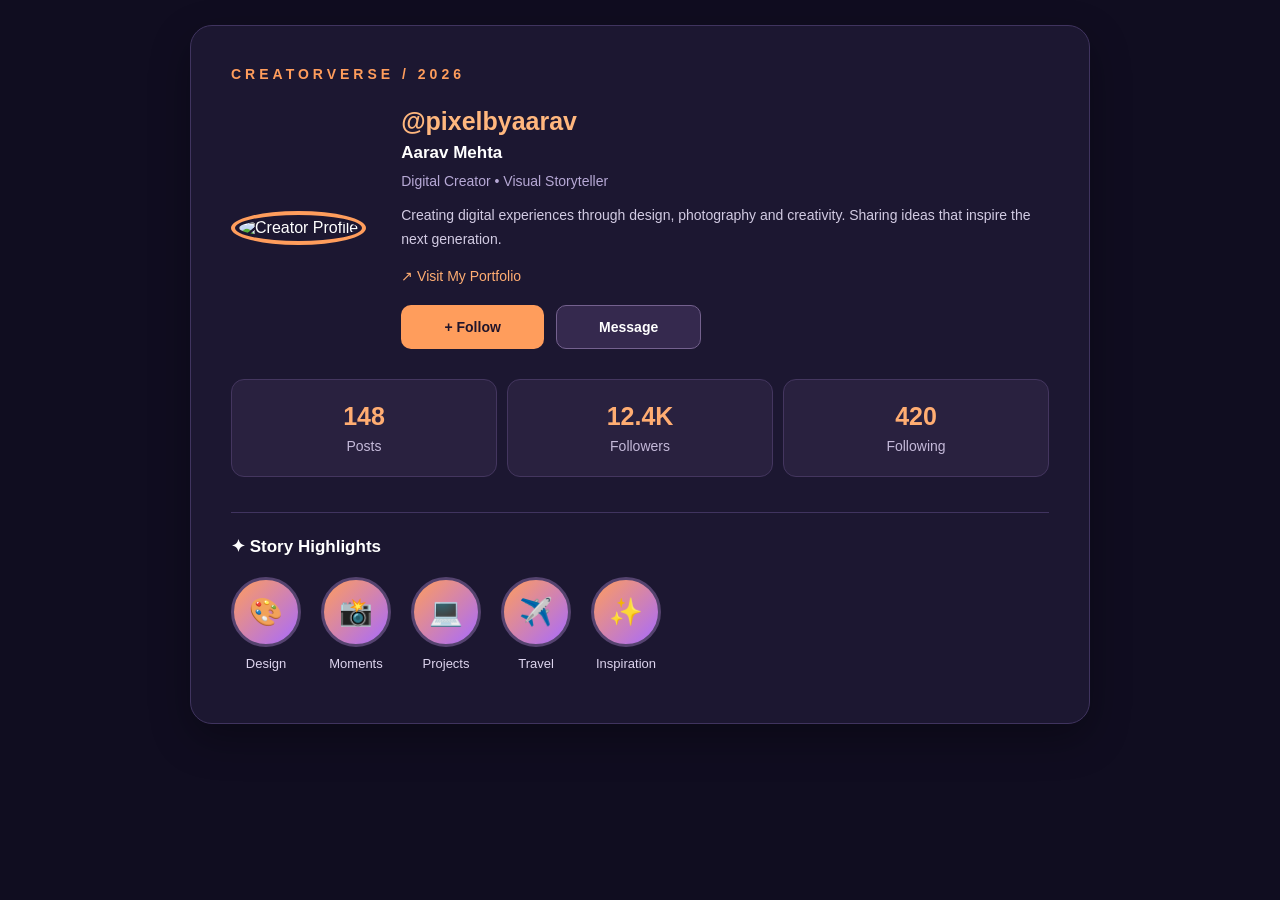
==== Task-4-CreatorVerse/task4.html @ 5de9ca35 "Add CreatorVerse HTML CSS and JavaScript files." ====
<!DOCTYPE html>
<html lang="en">
<head>
    <meta charset="UTF-8">
    <meta name="viewport" content="width=device-width, initial-scale=1.0">
    <title>CREATORVERSE - Creator Profile</title>
    <link rel="stylesheet" href="style.css">
</head>
<body>
    <main class="component-container">
        <div class="brand">CREATORVERSE / 2026</div>

        <section class="profile-header">
            <div class="avatar-section">
                <img
                    src="https://images.unsplash.com/photo-1500648767791-00dcc994a43e?w=400"
                    alt="Creator Profile"
                    class="avatar">
            </div>

            <div class="profile-details">
                <h2 class="username">@pixelbyaarav</h2>
                <h3 class="creator-name">Aarav Mehta</h3>
                <p class="role">Digital Creator • Visual Storyteller</p>
                <p class="bio">
                    Creating digital experiences through design,
                    photography and creativity. Sharing ideas
                    that inspire the next generation.
                </p>
                <a href="https://example.com" class="portfolio" target="_blank">
                    ↗ Visit My Portfolio
                </a>

                <div class="profile-actions">
                    <button class="follow-btn" id="followBtn">+ Follow</button>
                    <button class="message-btn" id="messageBtn">Message</button>
                </div>
            </div>
        </section>

        <section class="stats">
            <div class="stat">
                <h3>148</h3>
                <p>Posts</p>
            </div>
            <div class="stat">
                <h3>12.4K</h3>
                <p>Followers</p>
            </div>
            <div class="stat">
                <h3>420</h3>
                <p>Following</p>
            </div>
        </section>

        <section class="highlights-section">
            <h3>✦ Story Highlights</h3>
            <div class="highlights">
                <div class="highlight">
                    <div class="highlight-circle">🎨</div>
                    <span>Design</span>
                </div>
                <div class="highlight">
                    <div class="highlight-circle">📸</div>
                    <span>Moments</span>
                </div>
                <div class="highlight">
                    <div class="highlight-circle">💻</div>
                    <span>Projects</span>
                </div>
                <div class="highlight">
                    <div class="highlight-circle">✈️</div>
                    <span>Travel</span>
                </div>
                <div class="highlight">
                    <div class="highlight-circle">✨</div>
                    <span>Inspiration</span>
                </div>
            </div>
        </section>
    </main>

    <script src="script.js"></script>
</body>
</html>
---- Task-4-CreatorVerse/style.css ----
/* 1. Box Model Reset */
* {
    box-sizing: border-box;
    margin: 0;
    padding: 0;
}

body {
    font-family: Arial, sans-serif;
    background: #100d20;
    color: #ffffff;
    padding: 25px 15px;
    min-height: 100vh;
}

/* 2. Main Container */
.component-container {
    width: 100%;
    max-width: 900px;
    margin: auto;
    background: #1c1731;
    padding: 25px;
    border: 1px solid #40345f;
    border-radius: 22px;
    box-shadow: 0 15px 40px rgba(0,0,0,0.3);
}

.brand {
    color: #ff9d5c;
    font-size: 14px;
    letter-spacing: 4px;
    margin-bottom: 25px;
    font-weight: bold;
}

/* 3. Mobile Profile Layout */
.profile-header {
    display: flex;
    flex-direction: column;
    align-items: center;
    text-align: center;
    gap: 22px;
}

.avatar-section {
    flex-shrink: 0;
}

.avatar {
    width: 135px;
    height: 135px;
    border-radius: 50%;
    object-fit: cover;
    border: 4px solid #ff9d5c;
    padding: 4px;
    transition: transform 0.25s ease;
}

.avatar:hover {
    transform: scale(1.05);
}

.profile-details {
    width: 100%;
}

.username {
    color: #ffb77e;
    font-size: 25px;
    margin-bottom: 7px;
}

.creator-name {
    font-size: 17px;
    margin-bottom: 10px;
}

.role {
    color: #b7a9d6;
    font-size: 14px;
    margin-bottom: 15px;
}

.bio {
    color: #d2cbe3;
    line-height: 1.7;
    font-size: 14px;
    margin-bottom: 15px;
}

.portfolio {
    color: #ffad72;
    text-decoration: none;
    font-size: 14px;
}

.portfolio:hover {
    text-decoration: underline;
}

/* 4. Profile Buttons */
.profile-actions {
    display: flex;
    gap: 12px;
    margin-top: 20px;
}

.profile-actions button {
    flex: 1;
    padding: 13px;
    border-radius: 10px;
    border: none;
    font-size: 14px;
    font-weight: bold;
    cursor: pointer;
    transition: transform 0.2s ease;
}

.follow-btn {
    background: #ff9d5c;
    color: #21152b;
}

.message-btn {
    background: #35294e;
    color: white;
    border: 1px solid #74618e !important;
}

.follow-btn:active,
.message-btn:active {
    transform: scale(0.96);
}

/* 5. Statistics Grid */
.stats {
    display: grid;
    grid-template-columns: repeat(3, 1fr);
    gap: 10px;
    margin-top: 28px;
}

.stat {
    background: #29213f;
    border: 1px solid #44365f;
    border-radius: 13px;
    padding: 18px 5px;
    text-align: center;
}

.stat h3 {
    color: #ffad72;
    font-size: 21px;
    margin-bottom: 7px;
}

.stat p {
    color: #c4b9d9;
    font-size: 12px;
}

/* 6. Story Highlights */
.highlights-section {
    margin-top: 35px;
    padding-top: 23px;
    border-top: 1px solid #40345f;
}

.highlights-section h3 {
    font-size: 17px;
    margin-bottom: 20px;
}

.highlights {
    display: flex;
    overflow-x: auto;
    gap: 20px;
    padding-bottom: 12px;
}

.highlight {
    display: flex;
    flex-direction: column;
    align-items: center;
    gap: 9px;
    flex-shrink: 0;
    color: #ddd4ee;
    font-size: 13px;
}

.highlight-circle {
    width: 70px;
    height: 70px;
    border-radius: 50%;
    background: linear-gradient(135deg, #ff9d5c, #a76aff);
    display: flex;
    align-items: center;
    justify-content: center;
    font-size: 27px;
    border: 3px solid #55436f;
}

.highlight-circle:hover {
    transform: scale(1.05);
}

/* 7. Desktop Layout */
@media (min-width: 768px) {
    .component-container {
        padding: 40px;
    }

    .profile-header {
        flex-direction: row;
        align-items: center;
        text-align: left;
        gap: 35px;
    }

    .avatar {
        width: 160px;
        height: 160px;
    }

    .profile-details {
        flex: 1;
    }

    .profile-actions {
        max-width: 300px;
    }

    .stats {
        margin-top: 30px;
    }

    .stat {
        padding: 22px;
    }

    .stat h3 {
        font-size: 25px;
    }

    .stat p {
        font-size: 14px;
    }
}
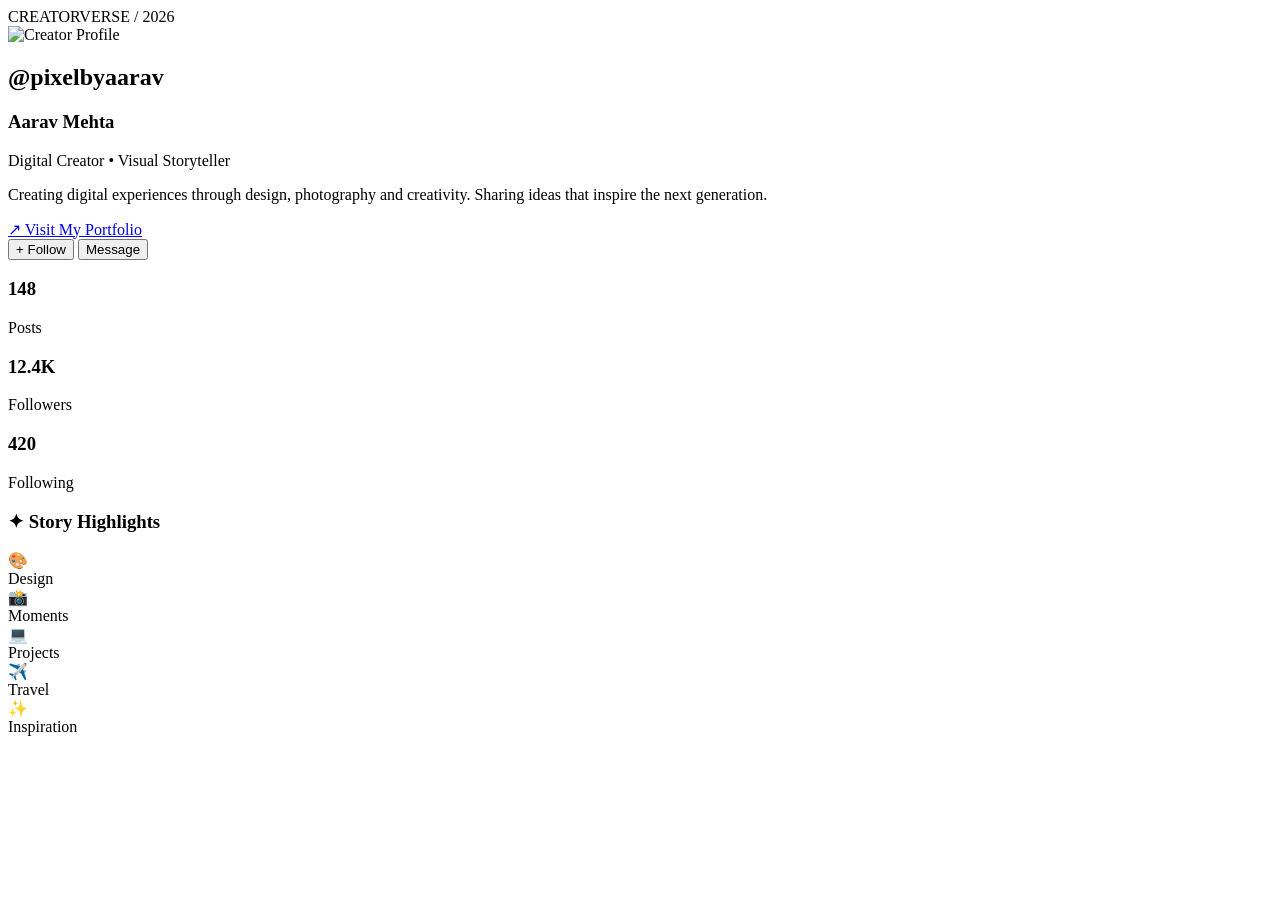
==== commit 485a4f5e: "Fix CSS stylesheet link in CreatorVerse creator profile page Updated stylesheet link and removed scr" ====
--- a/Task-4-CreatorVerse/task4.html
+++ b/Task-4-CreatorVerse/task4.html
@@ -4,7 +4,7 @@
     <meta charset="UTF-8">
     <meta name="viewport" content="width=device-width, initial-scale=1.0">
     <title>CREATORVERSE - Creator Profile</title>
-    <link rel="stylesheet" href="style.css">
+    <link rel="stylesheet" href="style4.css">
 </head>
 <body>
     <main class="component-container">
@@ -79,7 +79,5 @@
             </div>
         </section>
     </main>
-
-    <script src="script.js"></script>
 </body>
 </html>
